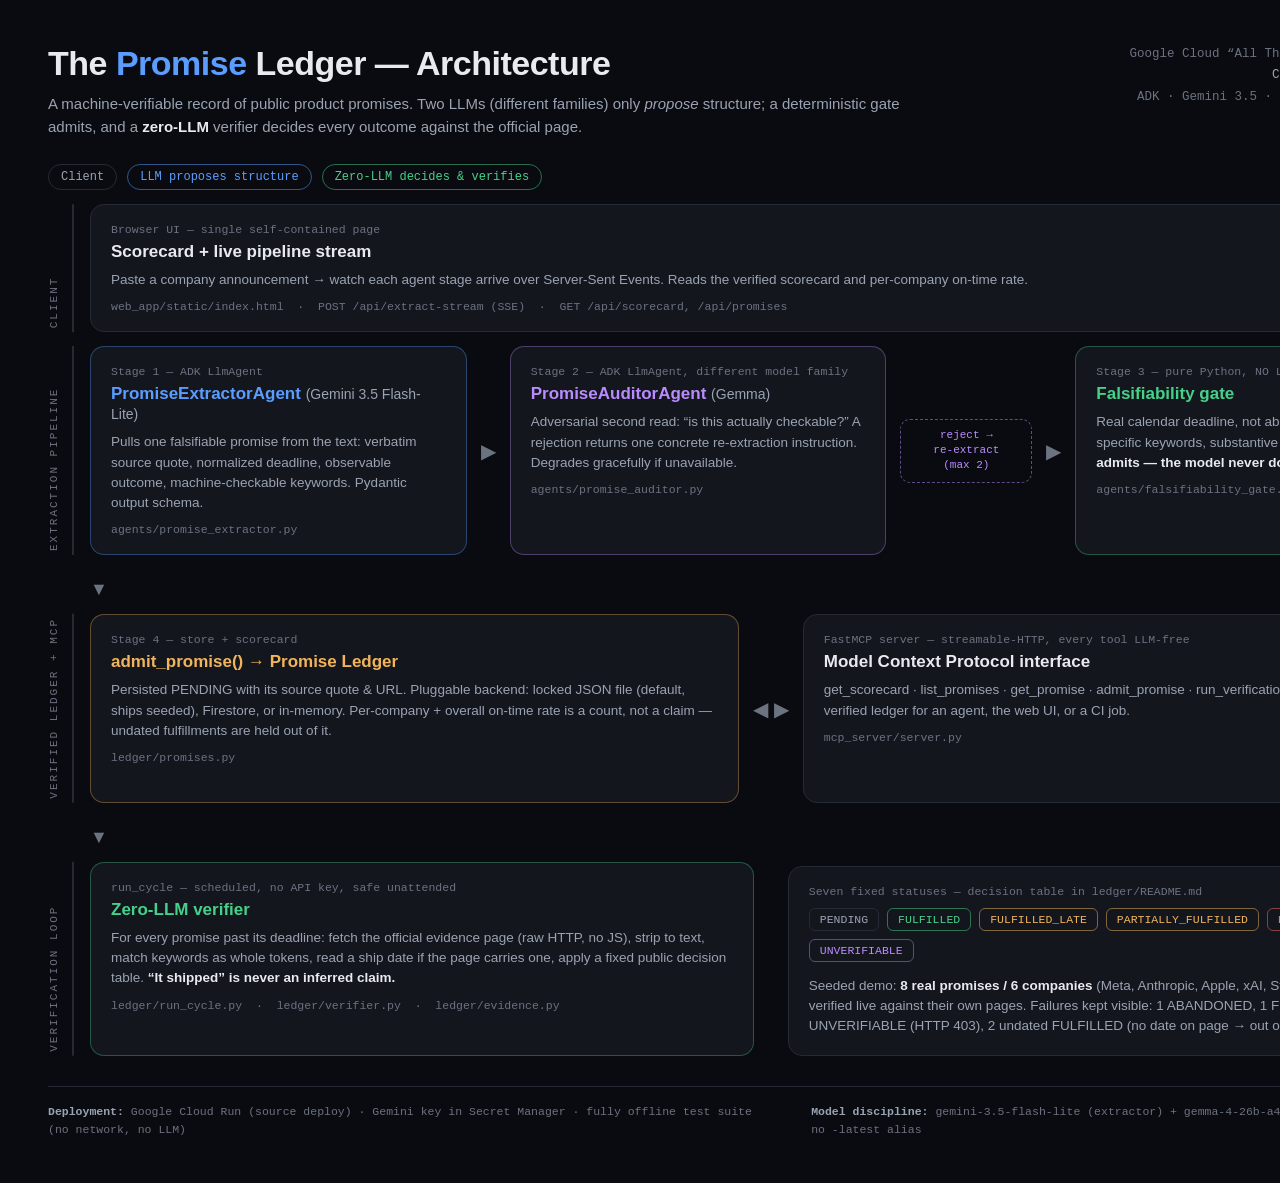
==== docs/architecture.html @ 9bfa1ece "Regenerate architecture diagram; check in its HTML source - Diagram footer no longer cites a fixed t" ====
<!doctype html>
<html lang="en">
<head>
<meta charset="utf-8">
<style>
  * { margin: 0; padding: 0; box-sizing: border-box; }
  :root {
    --bg: #0a0b10;
    --ink: #e8eaf0;
    --muted: #9aa3b2;
    --faint: #6b7280;
    --card: #14161d;
    --card-border: #262a35;
    --mono: ui-monospace, "SF Mono", "Cascadia Code", "JetBrains Mono", Menlo, Consolas, monospace;
    --sans: -apple-system, "Segoe UI", Roboto, Helvetica, Arial, sans-serif;
    --blue: #5b9dff;
    --green: #46d18a;
    --purple: #b98bff;
    --amber: #f2b45b;
    --red: #ff6b6b;
  }
  html, body { background: var(--bg); }
  body {
    width: 1500px;
    font-family: var(--sans);
    color: var(--ink);
    padding: 44px 48px 36px;
    -webkit-font-smoothing: antialiased;
  }

  /* ---------- header ---------- */
  header { display: flex; justify-content: space-between; align-items: flex-start; gap: 40px; }
  h1 { font-size: 34px; font-weight: 800; letter-spacing: -0.5px; }
  h1 .accent { color: var(--blue); }
  .lede { margin-top: 10px; max-width: 860px; color: var(--muted); font-size: 15px; line-height: 1.5; }
  .lede b { color: var(--ink); }
  .meta { text-align: right; font-family: var(--mono); font-size: 12.5px; color: var(--faint); line-height: 1.7; white-space: nowrap; }
  .meta .strong { color: var(--muted); }

  /* ---------- legend ---------- */
  .legend { display: flex; gap: 10px; margin: 26px 0 10px; }
  .chip { font-family: var(--mono); font-size: 12px; padding: 5px 12px; border-radius: 999px; border: 1px solid var(--card-border); color: var(--muted); }
  .chip.b { border-color: rgba(91,157,255,.5); color: var(--blue); }
  .chip.g { border-color: rgba(70,209,138,.5); color: var(--green); }

  /* ---------- band / rows ---------- */
  .band { display: grid; grid-template-columns: 26px 1fr; gap: 16px; margin-top: 14px; }
  .band-label {
    writing-mode: vertical-rl; transform: rotate(180deg);
    font-family: var(--mono); font-size: 11px; letter-spacing: 2px;
    color: var(--faint); text-transform: uppercase; padding: 4px 0;
    border-left: 2px solid var(--card-border);
  }
  .row { display: flex; align-items: stretch; gap: 14px; }
  .card {
    background: var(--card); border: 1px solid var(--card-border);
    border-radius: 14px; padding: 18px 20px; flex: 1;
  }
  .card .kicker { font-family: var(--mono); font-size: 11.5px; color: var(--faint); margin-bottom: 6px; }
  .card h3 { font-size: 17px; font-weight: 700; margin-bottom: 8px; }
  .card h3 .sub { font-weight: 400; font-size: 14px; color: var(--muted); }
  .card p { font-size: 13.5px; line-height: 1.5; color: var(--muted); }
  .card p b { color: var(--ink); }
  .card .path { margin-top: 10px; font-family: var(--mono); font-size: 11.5px; color: var(--faint); }
  .card.blue { border-color: rgba(91,157,255,.35); }
  .card.blue h3 { color: var(--blue); }
  .card.purple { border-color: rgba(185,139,255,.35); }
  .card.purple h3 { color: var(--purple); }
  .card.green { border-color: rgba(70,209,138,.35); }
  .card.green h3 { color: var(--green); }
  .card.amber { border-color: rgba(242,180,91,.35); }
  .card.amber h3 { color: var(--amber); }

  .arrow { align-self: center; color: var(--faint); font-size: 20px; flex: 0 0 auto; }
  .arrow-down { text-align: center; color: var(--faint); font-size: 18px; margin: 8px 0 0 42px; }

  .loopback {
    align-self: center; flex: 0 0 132px; text-align: center;
    font-family: var(--mono); font-size: 11px; color: var(--purple);
    border: 1px dashed rgba(185,139,255,.5); border-radius: 10px; padding: 8px 6px; line-height: 1.4;
  }

  /* ---------- status chips ---------- */
  .statuses { margin-top: 4px; }
  .statuses .kicker { font-family: var(--mono); font-size: 11.5px; color: var(--faint); margin-bottom: 10px; }
  .status-row { display: flex; flex-wrap: wrap; gap: 8px; margin-bottom: 14px; }
  .s { font-family: var(--mono); font-size: 11.5px; padding: 4px 10px; border-radius: 6px; border: 1px solid var(--card-border); color: var(--muted); }
  .s.ok { border-color: rgba(70,209,138,.5); color: var(--green); }
  .s.late { border-color: rgba(242,180,91,.5); color: var(--amber); }
  .s.bad { border-color: rgba(255,107,107,.5); color: var(--red); }
  .s.dim { border-color: rgba(185,139,255,.45); color: var(--purple); }
  .seed { font-size: 12.5px; line-height: 1.55; color: var(--muted); }
  .seed b { color: var(--ink); }

  /* ---------- footer ---------- */
  footer { display: flex; justify-content: space-between; gap: 40px; margin-top: 30px; padding-top: 16px; border-top: 1px solid var(--card-border); }
  footer div { font-family: var(--mono); font-size: 11.5px; color: var(--faint); line-height: 1.6; }
  footer b { color: var(--muted); }
</style>
</head>
<body>

  <header>
    <div>
      <h1>The <span class="accent">Promise</span> Ledger &mdash; Architecture</h1>
      <p class="lede">A machine-verifiable record of public product promises. Two LLMs (different
      families) only <i>propose</i> structure; a deterministic gate admits, and a
      <b>zero-LLM</b> verifier decides every outcome against the official page.</p>
    </div>
    <div class="meta">
      Google Cloud &ldquo;All Things Agentic&rdquo; Hackathon<br>
      <span class="strong">Category: The Taskmaster</span><br>
      ADK &middot; Gemini 3.5 &middot; Gemma &middot; MCP &middot; Cloud Run
    </div>
  </header>

  <div class="legend">
    <span class="chip">Client</span>
    <span class="chip b">LLM proposes structure</span>
    <span class="chip g">Zero-LLM decides &amp; verifies</span>
  </div>

  <!-- CLIENT -->
  <div class="band">
    <div class="band-label">Client</div>
    <div class="row">
      <div class="card">
        <div class="kicker">Browser UI &mdash; single self-contained page</div>
        <h3>Scorecard + live pipeline stream</h3>
        <p>Paste a company announcement &rarr; watch each agent stage arrive over Server-Sent
        Events. Reads the verified scorecard and per-company on-time rate.</p>
        <div class="path">web_app/static/index.html &nbsp;&middot;&nbsp; POST /api/extract-stream (SSE) &nbsp;&middot;&nbsp; GET /api/scorecard, /api/promises</div>
      </div>
    </div>
  </div>

  <!-- EXTRACTION PIPELINE -->
  <div class="band">
    <div class="band-label">Extraction pipeline</div>
    <div class="row">
      <div class="card blue">
        <div class="kicker">Stage 1 &mdash; ADK LlmAgent</div>
        <h3>PromiseExtractorAgent <span class="sub">(Gemini 3.5 Flash-Lite)</span></h3>
        <p>Pulls one falsifiable promise from the text: verbatim source quote, normalized
        deadline, observable outcome, machine-checkable keywords. Pydantic output schema.</p>
        <div class="path">agents/promise_extractor.py</div>
      </div>
      <div class="arrow">&#9654;</div>
      <div class="card purple">
        <div class="kicker">Stage 2 &mdash; ADK LlmAgent, different model family</div>
        <h3>PromiseAuditorAgent <span class="sub">(Gemma)</span></h3>
        <p>Adversarial second read: &ldquo;is this actually checkable?&rdquo; A rejection returns
        one concrete re-extraction instruction. Degrades gracefully if unavailable.</p>
        <div class="path">agents/promise_auditor.py</div>
      </div>
      <div class="loopback">reject &rarr;<br>re-extract<br>(max 2)</div>
      <div class="arrow">&#9654;</div>
      <div class="card green">
        <div class="kicker">Stage 3 &mdash; pure Python, NO LLM</div>
        <h3>Falsifiability gate</h3>
        <p>Real calendar deadline, not absurd (&le; 5y), &ge; 2 distinct specific keywords,
        substantive outcome. <b>The gate admits &mdash; the model never does.</b></p>
        <div class="path">agents/falsifiability_gate.py</div>
      </div>
    </div>
    <div class="arrow-down">&#9660;</div>
  </div>

  <!-- VERIFIED LEDGER + MCP -->
  <div class="band">
    <div class="band-label">Verified ledger + MCP</div>
    <div class="row">
      <div class="card amber">
        <div class="kicker">Stage 4 &mdash; store + scorecard</div>
        <h3>admit_promise() &rarr; Promise Ledger</h3>
        <p>Persisted PENDING with its source quote &amp; URL. Pluggable backend: locked JSON file
        (default, ships seeded), Firestore, or in-memory. Per-company + overall on-time rate is a
        count, not a claim &mdash; undated fulfillments are held out of it.</p>
        <div class="path">ledger/promises.py</div>
      </div>
      <div class="arrow">&#9664;&nbsp;&#9654;</div>
      <div class="card">
        <div class="kicker">FastMCP server &mdash; streamable-HTTP, every tool LLM-free</div>
        <h3>Model Context Protocol interface</h3>
        <p>get_scorecard &middot; list_promises &middot; get_promise &middot; admit_promise &middot;
        run_verification_cycle &mdash; the same verified ledger for an agent, the web UI, or a CI job.</p>
        <div class="path">mcp_server/server.py</div>
      </div>
    </div>
    <div class="arrow-down">&#9660;</div>
  </div>

  <!-- VERIFICATION LOOP -->
  <div class="band">
    <div class="band-label">Verification loop</div>
    <div class="row">
      <div class="card green">
        <div class="kicker">run_cycle &mdash; scheduled, no API key, safe unattended</div>
        <h3>Zero-LLM verifier</h3>
        <p>For every promise past its deadline: fetch the official evidence page (raw HTTP, no JS),
        strip to text, match keywords as whole tokens, read a ship date if the page carries one,
        apply a fixed public decision table. <b>&ldquo;It shipped&rdquo; is never an inferred claim.</b></p>
        <div class="path">ledger/run_cycle.py &nbsp;&middot;&nbsp; ledger/verifier.py &nbsp;&middot;&nbsp; ledger/evidence.py</div>
      </div>
      <div class="arrow">&nbsp;</div>
      <div class="card statuses">
        <div class="kicker">Seven fixed statuses &mdash; decision table in ledger/README.md</div>
        <div class="status-row">
          <span class="s">PENDING</span>
          <span class="s ok">FULFILLED</span>
          <span class="s late">FULFILLED_LATE</span>
          <span class="s late">PARTIALLY_FULFILLED</span>
          <span class="s bad">DELAYED</span>
          <span class="s bad">ABANDONED</span>
          <span class="s dim">UNVERIFIABLE</span>
        </div>
        <p class="seed">Seeded demo: <b>8 real promises / 6 companies</b> (Meta, Anthropic, Apple,
        xAI, Stability AI, OpenAI), verified live against their own pages. Failures kept visible:
        1 ABANDONED, 1 FULFILLED_LATE, 1 UNVERIFIABLE (HTTP 403), 2 undated FULFILLED
        (no date on page &rarr; out of the on-time rate).</p>
      </div>
    </div>
  </div>

  <footer>
    <div><b>Deployment:</b> Google Cloud Run (source deploy) &middot; Gemini key in Secret Manager
    &middot; fully offline test suite (no network, no LLM)</div>
    <div><b>Model discipline:</b> gemini-3.5-flash-lite (extractor) + gemma-4-26b-a4b-it (auditor)
    &mdash; pinned, no -latest alias</div>
  </footer>

</body>
</html>
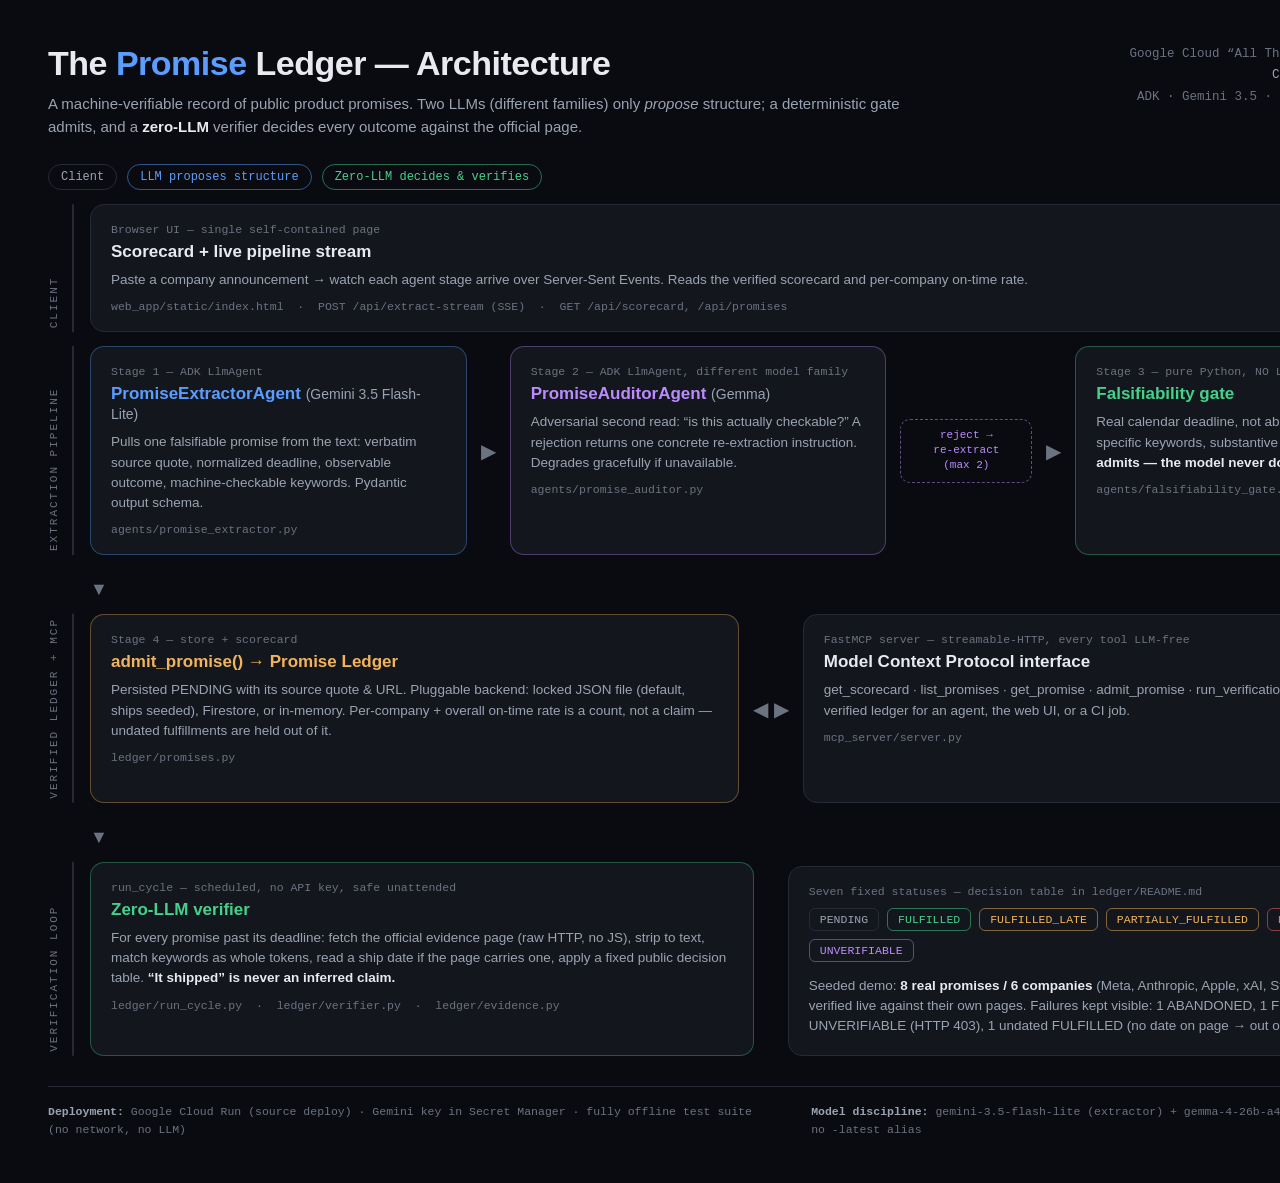
==== commit cc2dd563: "Point the xAI seed row at xAI's own release post evidence_url was the grok-1 GitHub repo (JS-heavy, " ====
--- a/docs/architecture.html
+++ b/docs/architecture.html
@@ -216,7 +216,7 @@
         </div>
         <p class="seed">Seeded demo: <b>8 real promises / 6 companies</b> (Meta, Anthropic, Apple,
         xAI, Stability AI, OpenAI), verified live against their own pages. Failures kept visible:
-        1 ABANDONED, 1 FULFILLED_LATE, 1 UNVERIFIABLE (HTTP 403), 2 undated FULFILLED
+        1 ABANDONED, 1 FULFILLED_LATE, 1 UNVERIFIABLE (HTTP 403), 1 undated FULFILLED
         (no date on page &rarr; out of the on-time rate).</p>
       </div>
     </div>
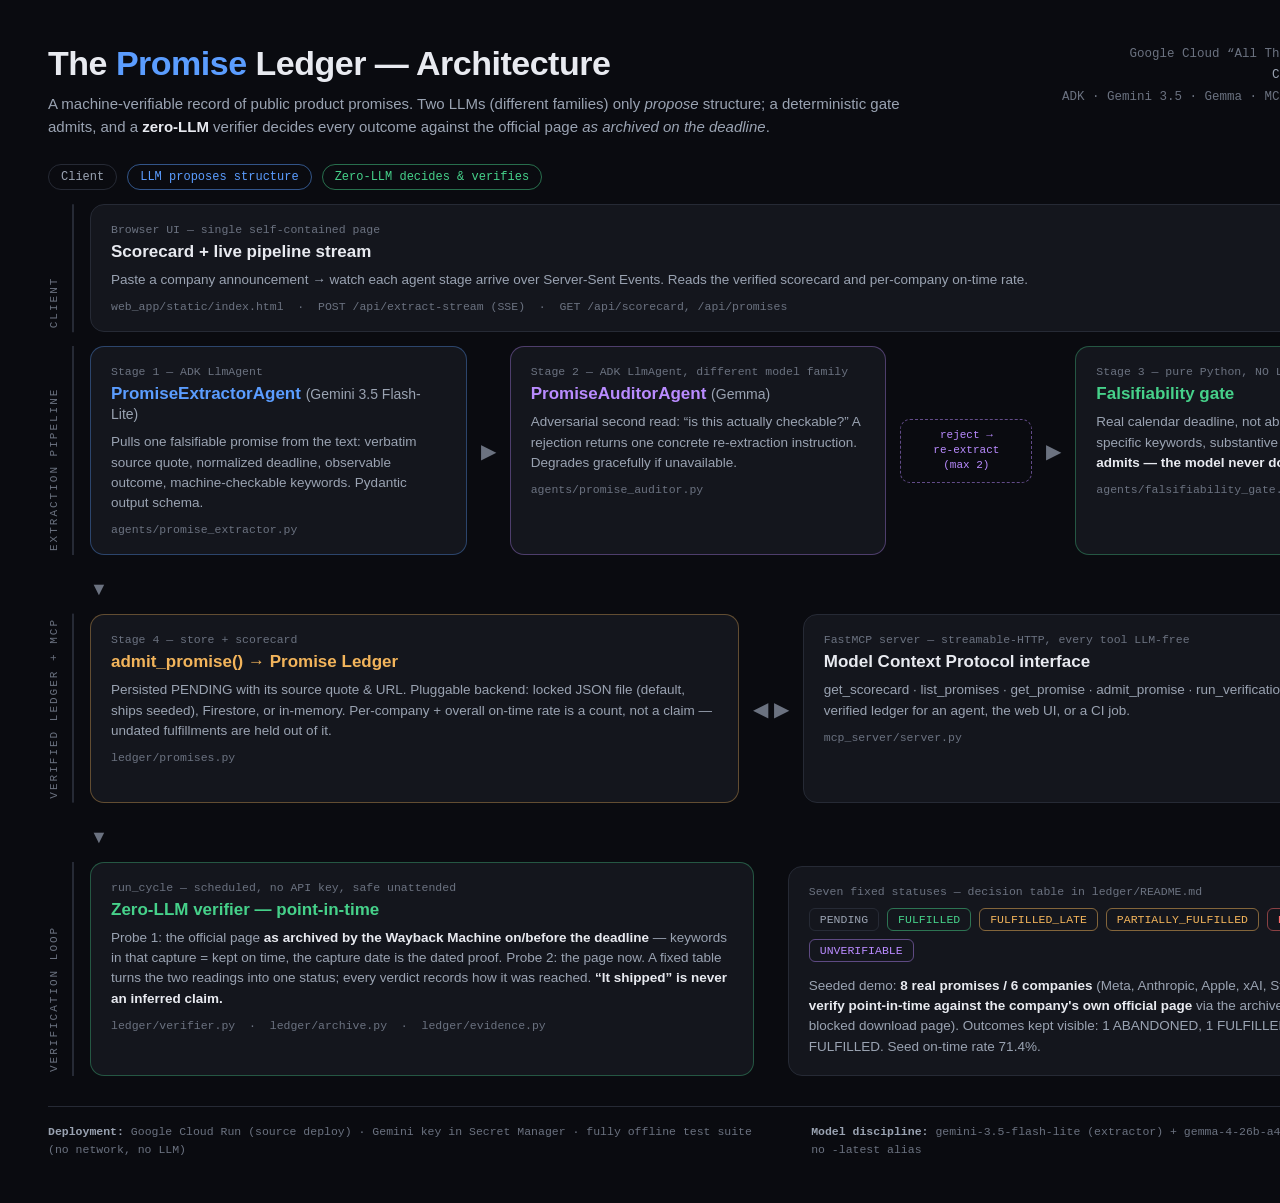
==== commit 8435e384: "Docs: feature point-in-time verification; scorecard 71.4% README (What it does / Architecture / limi" ====
--- a/docs/architecture.html
+++ b/docs/architecture.html
@@ -104,13 +104,13 @@
     <div>
       <h1>The <span class="accent">Promise</span> Ledger &mdash; Architecture</h1>
       <p class="lede">A machine-verifiable record of public product promises. Two LLMs (different
-      families) only <i>propose</i> structure; a deterministic gate admits, and a
-      <b>zero-LLM</b> verifier decides every outcome against the official page.</p>
+      families) only <i>propose</i> structure; a deterministic gate admits, and a <b>zero-LLM</b>
+      verifier decides every outcome against the official page <i>as archived on the deadline</i>.</p>
     </div>
     <div class="meta">
       Google Cloud &ldquo;All Things Agentic&rdquo; Hackathon<br>
       <span class="strong">Category: The Taskmaster</span><br>
-      ADK &middot; Gemini 3.5 &middot; Gemma &middot; MCP &middot; Cloud Run
+      ADK &middot; Gemini 3.5 &middot; Gemma &middot; MCP &middot; Wayback &middot; Cloud Run
     </div>
   </header>
 
@@ -196,11 +196,12 @@
     <div class="row">
       <div class="card green">
         <div class="kicker">run_cycle &mdash; scheduled, no API key, safe unattended</div>
-        <h3>Zero-LLM verifier</h3>
-        <p>For every promise past its deadline: fetch the official evidence page (raw HTTP, no JS),
-        strip to text, match keywords as whole tokens, read a ship date if the page carries one,
-        apply a fixed public decision table. <b>&ldquo;It shipped&rdquo; is never an inferred claim.</b></p>
-        <div class="path">ledger/run_cycle.py &nbsp;&middot;&nbsp; ledger/verifier.py &nbsp;&middot;&nbsp; ledger/evidence.py</div>
+        <h3>Zero-LLM verifier &mdash; point-in-time</h3>
+        <p>Probe 1: the official page <b>as archived by the Wayback Machine on/before the deadline</b>
+        &mdash; keywords in that capture = kept on time, the capture date is the dated proof.
+        Probe 2: the page now. A fixed table turns the two readings into one status; every verdict
+        records how it was reached. <b>&ldquo;It shipped&rdquo; is never an inferred claim.</b></p>
+        <div class="path">ledger/verifier.py &nbsp;&middot;&nbsp; ledger/archive.py &nbsp;&middot;&nbsp; ledger/evidence.py</div>
       </div>
       <div class="arrow">&nbsp;</div>
       <div class="card statuses">
@@ -215,9 +216,9 @@
           <span class="s dim">UNVERIFIABLE</span>
         </div>
         <p class="seed">Seeded demo: <b>8 real promises / 6 companies</b> (Meta, Anthropic, Apple,
-        xAI, Stability AI, OpenAI), verified live against their own pages. Failures kept visible:
-        1 ABANDONED, 1 FULFILLED_LATE, 1 UNVERIFIABLE (HTTP 403), 1 undated FULFILLED
-        (no date on page &rarr; out of the on-time rate).</p>
+        xAI, Stability AI, OpenAI). <b>4 verify point-in-time against the company's own official
+        page</b> via the archive (incl. OpenAI's bot-blocked download page). Outcomes kept visible:
+        1 ABANDONED, 1 FULFILLED_LATE, 1 undated FULFILLED. Seed on-time rate 71.4%.</p>
       </div>
     </div>
   </div>
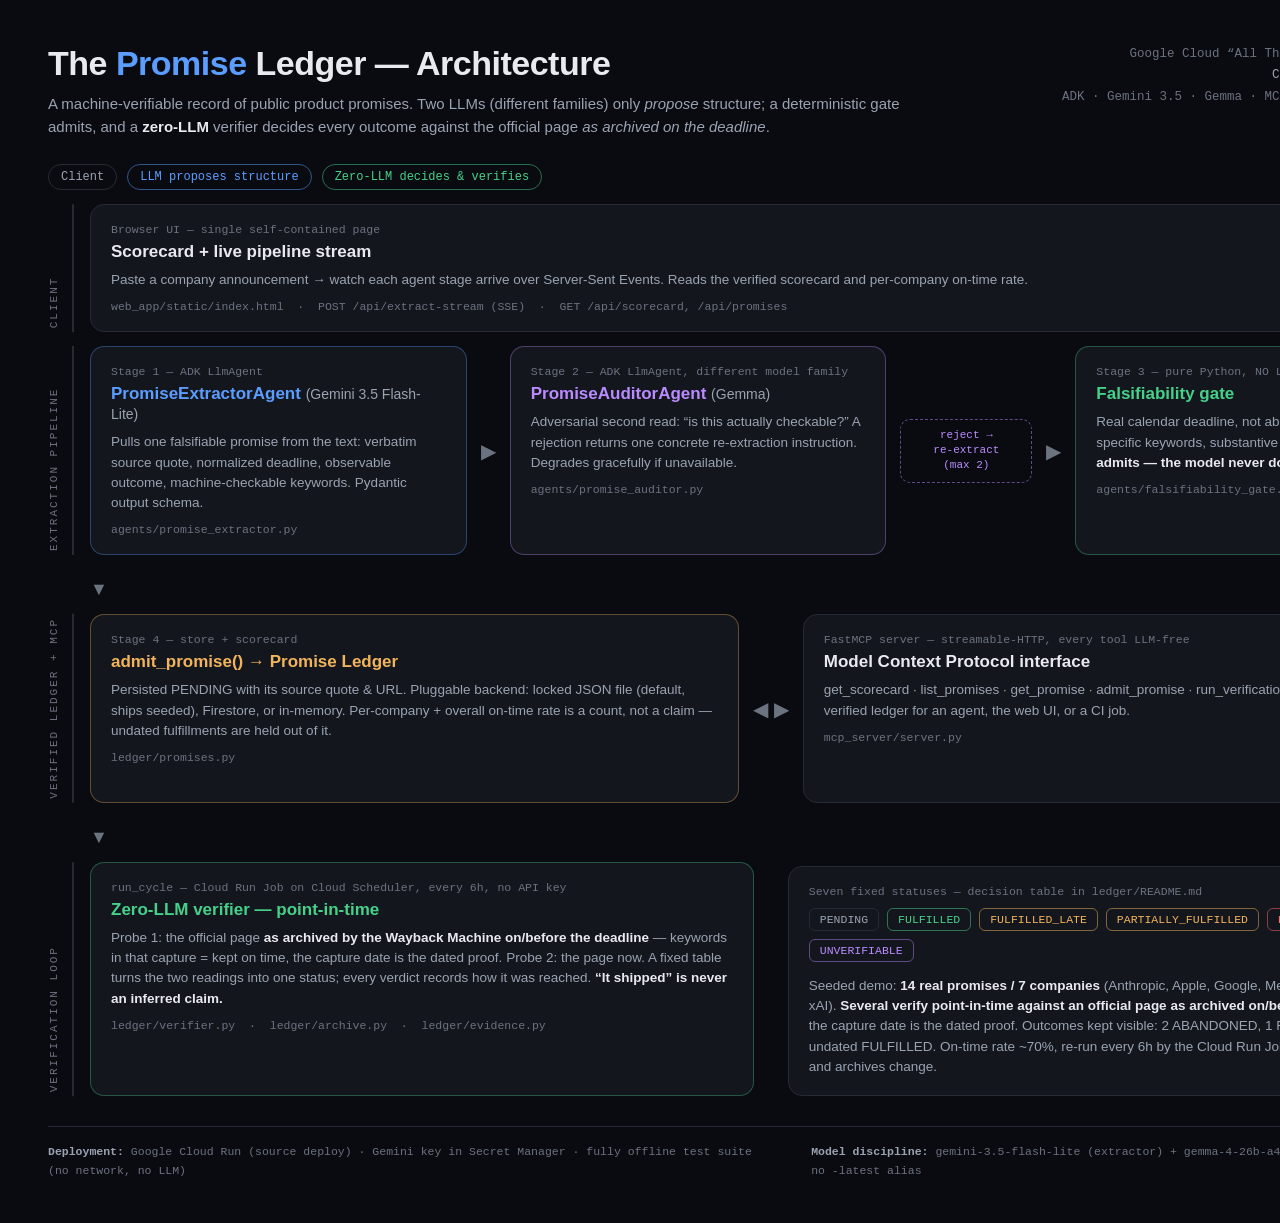
==== commit 210d31ff: "Grow the seed to 14 promises; run the re-verification cycle autonomously Seed (ledger/seed_data.py):" ====
--- a/docs/architecture.html
+++ b/docs/architecture.html
@@ -195,7 +195,7 @@
     <div class="band-label">Verification loop</div>
     <div class="row">
       <div class="card green">
-        <div class="kicker">run_cycle &mdash; scheduled, no API key, safe unattended</div>
+        <div class="kicker">run_cycle &mdash; Cloud Run Job on Cloud Scheduler, every 6h, no API key</div>
         <h3>Zero-LLM verifier &mdash; point-in-time</h3>
         <p>Probe 1: the official page <b>as archived by the Wayback Machine on/before the deadline</b>
         &mdash; keywords in that capture = kept on time, the capture date is the dated proof.
@@ -215,10 +215,11 @@
           <span class="s bad">ABANDONED</span>
           <span class="s dim">UNVERIFIABLE</span>
         </div>
-        <p class="seed">Seeded demo: <b>8 real promises / 6 companies</b> (Meta, Anthropic, Apple,
-        xAI, Stability AI, OpenAI). <b>4 verify point-in-time against the company's own official
-        page</b> via the archive (incl. OpenAI's bot-blocked download page). Outcomes kept visible:
-        1 ABANDONED, 1 FULFILLED_LATE, 1 undated FULFILLED. Seed on-time rate 71.4%.</p>
+        <p class="seed">Seeded demo: <b>14 real promises / 7 companies</b> (Anthropic, Apple, Google,
+        Meta, OpenAI, Stability AI, xAI). <b>Several verify point-in-time against an official page as
+        archived on/before the deadline</b> &mdash; the capture date is the dated proof. Outcomes kept
+        visible: 2 ABANDONED, 1 FULFILLED_LATE, 3 undated FULFILLED. On-time rate ~70%, re-run every
+        6h by the Cloud Run Job so it moves as pages and archives change.</p>
       </div>
     </div>
   </div>
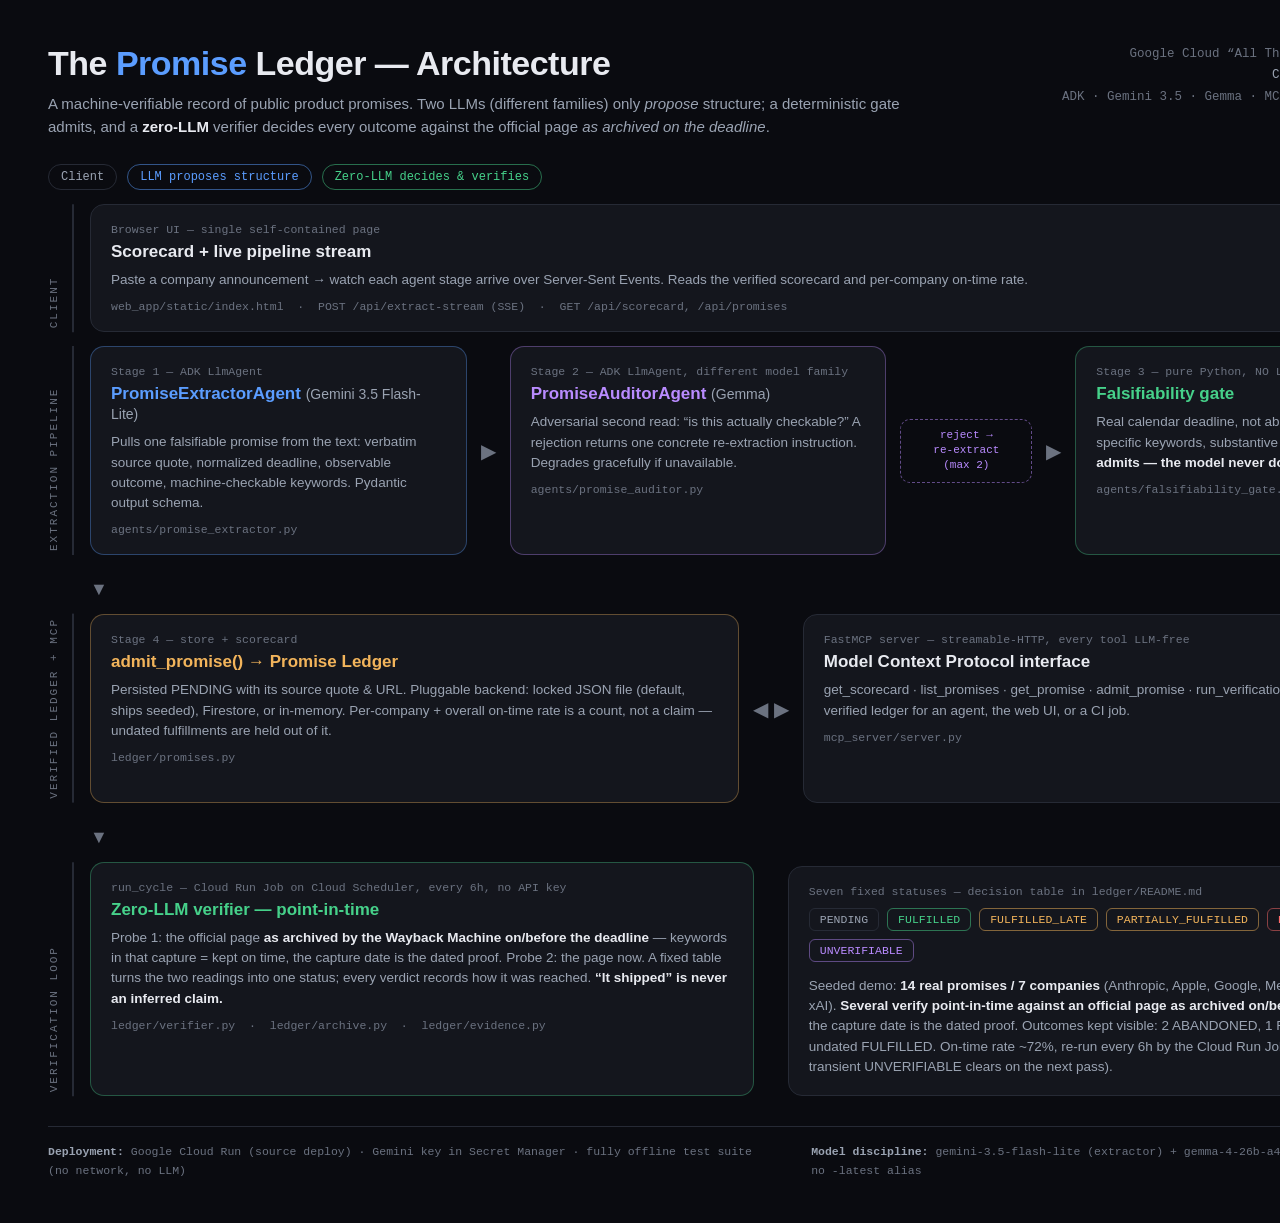
==== commit 9476c7a4: "Fix the scheduled Job image so --all actually runs; sync the on-time rate The ledger-cycle Cloud Run" ====
--- a/docs/architecture.html
+++ b/docs/architecture.html
@@ -218,8 +218,8 @@
         <p class="seed">Seeded demo: <b>14 real promises / 7 companies</b> (Anthropic, Apple, Google,
         Meta, OpenAI, Stability AI, xAI). <b>Several verify point-in-time against an official page as
         archived on/before the deadline</b> &mdash; the capture date is the dated proof. Outcomes kept
-        visible: 2 ABANDONED, 1 FULFILLED_LATE, 3 undated FULFILLED. On-time rate ~70%, re-run every
-        6h by the Cloud Run Job so it moves as pages and archives change.</p>
+        visible: 2 ABANDONED, 1 FULFILLED_LATE, 3 undated FULFILLED. On-time rate ~72%, re-run every
+        6h by the Cloud Run Job (self-healing: a transient UNVERIFIABLE clears on the next pass).</p>
       </div>
     </div>
   </div>
